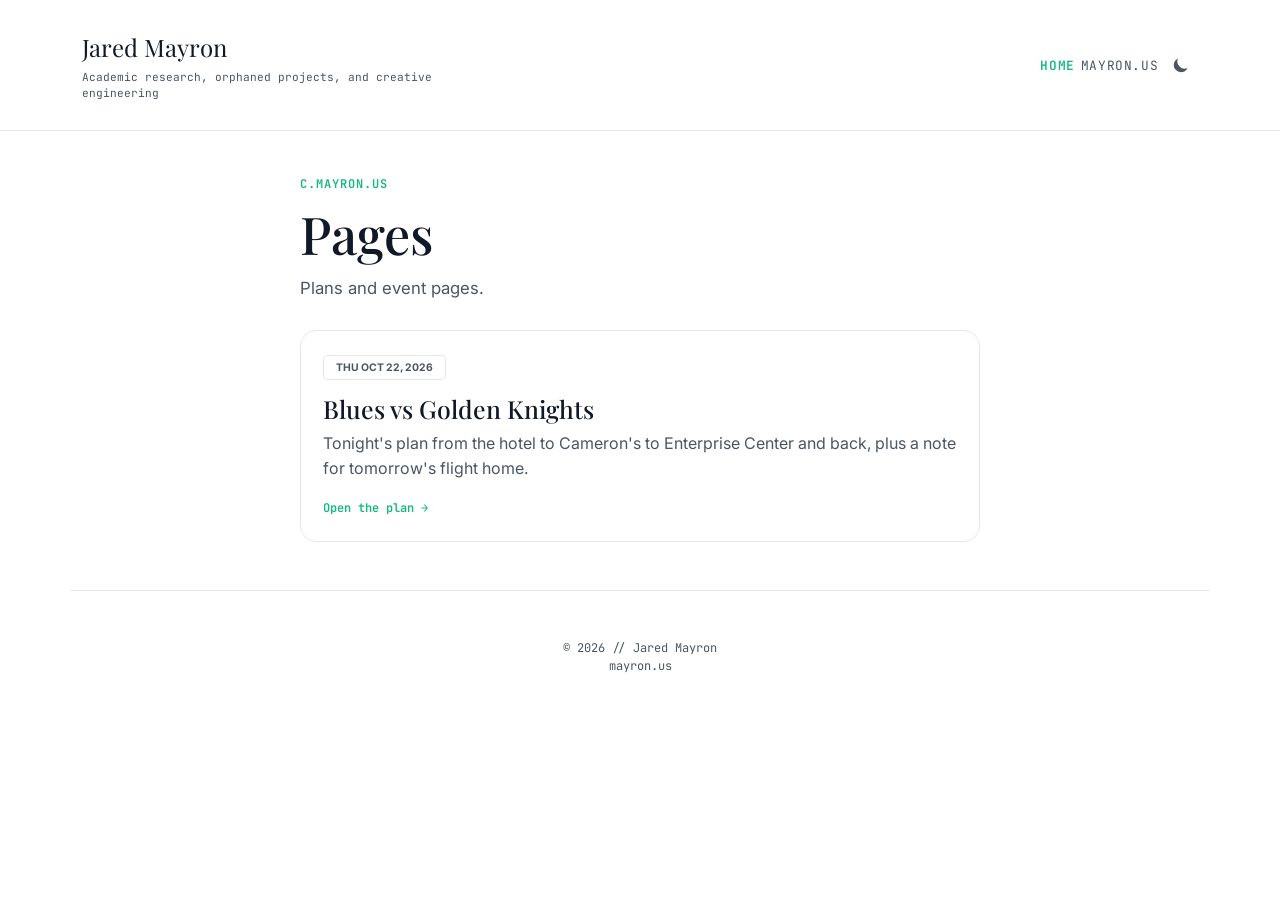
==== index.html @ e1accd37 "Publish c.mayron.us as a static Pages site Add an index and a noindex Blues game page that reuse the" ====
<!DOCTYPE html>
<html lang="en">
<head>
  <meta charset="utf-8">
  <script>
    (function () {
      try {
        var dark = localStorage.getItem('color-theme') === 'dark' || (!('color-theme' in localStorage) && window.matchMedia('(prefers-color-scheme: dark)').matches);
        document.documentElement.setAttribute('data-theme', dark ? 'dark' : 'light');
      } catch (e) {}
    })();
  </script>
  <title>Jared Mayron</title>
  <meta name="viewport" content="width=device-width, initial-scale=1.0">
  <meta name="description" content="Event pages and short plans from Jared Mayron.">
  <meta name="author" content="Jared Mayron">
  <meta name="theme-color" content="#ffffff" media="(prefers-color-scheme: light)">
  <meta name="theme-color" content="#0f172a" media="(prefers-color-scheme: dark)">
  <link rel="preconnect" href="https://fonts.googleapis.com">
  <link rel="preconnect" href="https://fonts.gstatic.com" crossorigin>
  <link rel="preconnect" href="https://cdn.jsdelivr.net">
  <link href="https://fonts.googleapis.com/css2?family=Playfair+Display:wght@700&family=JetBrains+Mono:wght@400;600&family=Inter:wght@400;600;700&display=swap" rel="stylesheet">
  <link rel="icon" type="image/svg+xml" href="/STATIC/images/favicon.svg">
  <link href="https://cdn.jsdelivr.net/npm/bootstrap@5.3.3/dist/css/bootstrap.min.css" rel="stylesheet" integrity="sha384-QWTKZyjpPEjISv5WaRU9OFeRpok6YctnYmDr5pNlyT2bRjXh0JMhjY6hW+ALEwIH" crossorigin="anonymous">
  <link rel="stylesheet" href="/STATIC/styles/main.css">
  <link rel="stylesheet" href="/STATIC/styles/site.css">
</head>
<body>
  <nav class="navbar">
    <div class="container nav-row">
      <a class="navbar-brand" href="/">
        <div class="serif">Jared Mayron</div>
        <div class="mono text-secondary brand-tag">Academic research, orphaned projects, and creative engineering</div>
      </a>
      <ul class="nav-links">
        <li><a class="nav-link active" href="/" aria-current="page">Home</a></li>
        <li><a class="nav-link" href="https://mayron.us">mayron.us</a></li>
        <li>
          <button id="theme-toggle" class="btn btn-link nav-link p-2" type="button" aria-label="Toggle theme">
            <svg id="theme-toggle-dark-icon" class="d-none" width="18" height="18" viewBox="0 0 20 20" fill="currentColor" aria-hidden="true">
              <path d="M17.293 13.293A8 8 0 016.707 2.707a8.001 8.001 0 1010.586 10.586z"></path>
            </svg>
            <svg id="theme-toggle-light-icon" class="d-none" width="18" height="18" viewBox="0 0 20 20" fill="currentColor" aria-hidden="true">
              <path d="M10 2a1 1 0 011 1v1a1 1 0 11-2 0V3a1 1 0 011-1zm4 8a4 4 0 11-8 0 4 4 0 018 0zm-.464 4.95l.707.707a1 1 0 001.414-1.414l-.707-.707a1 1 0 00-1.414 1.414zm2.12-10.607a1 1 0 010 1.414l-.706.707a1 1 0 11-1.414-1.414l.707-.707a1 1 0 011.414 0zM17 11a1 1 0 100-2h-1a1 1 0 100 2h1zm-7 4a1 1 0 011 1v1a1 1 0 11-2 0v-1a1 1 0 011-1zM5.05 6.464A1 1 0 106.465 5.05l-.708-.707a1 1 0 00-1.414 1.414l.707.707zm1.414 8.486l-.707.707a1 1 0 01-1.414-1.414l.707-.707a1 1 0 011.414 1.414zM4 11a1 1 0 100-2H3a1 1 0 000 2h1z"></path>
            </svg>
          </button>
        </li>
      </ul>
    </div>
  </nav>

  <main class="page">
    <p class="eyebrow mono">c.mayron.us</p>
    <h1 class="serif">Pages</h1>
    <p class="lede">Plans and event pages.</p>
    <ul class="page-list">
      <li>
        <a class="page-card" href="/blues-2026-10-22/">
          <span class="badge-legacy">Thu Oct 22, 2026</span>
          <h2>Blues vs Golden Knights</h2>
          <p>Tonight's plan from the hotel to Cameron's to Enterprise Center and back, plus a note for tomorrow's flight home.</p>
          <span class="more mono">Open the plan &rarr;</span>
        </a>
      </li>
    </ul>
  </main>

  <footer class="container text-center text-secondary mono py-5 mt-5 site-footer" style="font-size: 0.75rem; border-top: 1px solid var(--border-subtle);">
    &copy; 2026 // Jared Mayron<br>
    <a href="https://mayron.us">mayron.us</a>
  </footer>

  <script src="https://cdn.jsdelivr.net/npm/bootstrap@5.3.3/dist/js/bootstrap.bundle.min.js" integrity="sha384-YvpcrYf0tY3lHB60NNkmXc5s9fDVZLESaAA55NDzOxhy9GkcIdslK1eN7N6jIeHz" crossorigin="anonymous" defer></script>
  <script src="/STATIC/javascript/main.js" defer></script>
</body>
</html>
---- STATIC/styles/main.css ----
:root {
    --bg-base: #ffffff;
    --bg-muted: #f9fafb;
    --text-main: #111827;
    --text-secondary: #4b5563;
    --border-subtle: #e5e7eb;
    --accent-green: #10b981;
    --card-bg: #ffffff;
}

[data-theme='dark'] {
    --bg-base: #0f172a;
    --bg-muted: #1e293b;
    --text-main: #f8fafc;
    --text-secondary: #94a3b8;
    --border-subtle: #334155;
    --accent-green: #10b981;
    --card-bg: #1e293b;
}

body {
    background-color: var(--bg-base);
    color: var(--text-main);
    font-family: 'Inter', sans-serif;
    margin: 0;
    padding-bottom: 80px;
    -webkit-font-smoothing: antialiased;
}

/* Clear fixed navbar on mobile */
@media (max-width: 767px) {
    body.has-fixed-navbar {
        padding-top: 160px;
    }
}

.serif {
    font-family: 'Playfair Display', serif;
}

.mono {
    font-family: 'JetBrains Mono', monospace;
    font-size: 0.85rem;
}

/* Navbar Shared Styles */
.navbar {
    background-color: var(--bg-base) !important;
    border-bottom: 1px solid var(--border-subtle) !important;
    padding: 1.5rem 0;
}

.navbar-brand .mono {
    white-space: normal;
    word-wrap: break-word;
}

.navbar-brand {
    font-family: 'Playfair Display', serif;
    color: var(--text-main) !important;
    font-size: 1.5rem;
}

.nav-link {
    color: var(--text-secondary) !important;
    font-family: 'JetBrains Mono', monospace;
    font-size: 0.8rem;
    text-transform: uppercase;
    letter-spacing: 0.05em;
}

.nav-link.active {
    color: var(--accent-green) !important;
    font-weight: 600;
}

/* Common UI Components */
.btn-ui {
    background: var(--text-main);
    color: var(--bg-base);
    border: 1px solid var(--text-main);
    padding: 10px 20px;
    border-radius: 8px;
    font-weight: 600;
    font-family: 'JetBrains Mono', monospace;
    font-size: 0.8rem;
    transition: all 0.2s ease;
    text-decoration: none;
    display: inline-block;
}

.btn-ui:hover {
    opacity: 0.9;
    transform: translateY(-1px);
    color: var(--bg-base);
}

[data-theme='dark'] .btn-ui {
    background: var(--accent-green);
    color: #0f172a;
    border-color: var(--accent-green);
}

.badge-legacy {
    font-size: 0.65rem;
    text-transform: uppercase;
    font-weight: 700;
    color: var(--text-secondary);
    border: 1px solid var(--border-subtle);
    padding: 4px 12px;
    border-radius: 4px;
    width: fit-content;
    display: inline-block;
}
---- STATIC/styles/site.css ----
/* Page layout for c.mayron.us. Built on the copied mayron.us tokens in main.css:
   Inter, Playfair Display, JetBrains Mono, the same surfaces, and the green accent. */

:root {
    color-scheme: light;
}

[data-theme='dark'] {
    color-scheme: dark;
}

.text-secondary {
    color: var(--text-secondary) !important;
}

.navbar-brand {
    min-width: 0;
    flex: 1 1 16rem;
}

.navbar-brand .brand-tag {
    font-size: 0.7rem;
    text-transform: none;
    letter-spacing: 0;
    font-weight: 400;
    margin-top: 4px;
    line-height: 1.45;
    max-width: 26rem;
}

.nav-row {
    display: flex;
    align-items: center;
    justify-content: space-between;
    gap: 0.75rem 1.5rem;
    flex-wrap: wrap;
}

.nav-links {
    display: flex;
    flex-direction: row;
    align-items: center;
    gap: 0.15rem 0.35rem;
    list-style: none;
    margin: 0;
    padding: 0;
}

#theme-toggle {
    text-decoration: none;
    line-height: 0;
    border-radius: 8px;
}

#theme-toggle:focus-visible,
.nav-link:focus-visible,
.page-card:focus-visible,
.link-card:focus-visible,
.jump a:focus-visible,
.back a:focus-visible,
.sources a:focus-visible {
    outline: 2px solid var(--accent-green);
    outline-offset: 3px;
}

.page {
    max-width: 720px;
    margin: 0 auto;
    padding: 2.75rem 1.25rem 0;
}

.eyebrow {
    font-size: 0.75rem;
    text-transform: uppercase;
    letter-spacing: 0.08em;
    color: var(--accent-green);
    font-weight: 600;
    margin: 0 0 0.75rem;
}

.page h1 {
    font-size: clamp(2.1rem, 5vw, 3.25rem);
    line-height: 1.1;
    margin: 0 0 0.75rem;
}

.lede,
.where,
.summary {
    color: var(--text-secondary);
    font-size: 1.05rem;
    line-height: 1.6;
    margin: 0;
}

.where {
    color: var(--text-main);
    font-size: 1.2rem;
    margin-top: 0.35rem;
}

.seats {
    color: var(--text-secondary);
    margin: 0.85rem 0 0;
    font-size: 0.85rem;
}

.pills {
    display: flex;
    flex-wrap: wrap;
    gap: 0.5rem;
    margin-bottom: 1rem;
}

.pill {
    font-family: 'JetBrains Mono', monospace;
    font-size: 0.68rem;
    font-weight: 600;
    text-transform: uppercase;
    letter-spacing: 0.05em;
    color: var(--accent-green);
    border: 1px solid var(--accent-green);
    border-radius: 999px;
    padding: 0.35rem 0.7rem;
    line-height: 1.2;
}

.time-card {
    margin-top: 1.5rem;
    background: var(--bg-muted);
    border: 1px solid var(--border-subtle);
    border-radius: 16px;
    padding: 1.35rem 1.4rem 1.2rem;
}

.hero-time {
    font-size: clamp(3.2rem, 12vw, 4.75rem);
    line-height: 0.95;
    margin: 0;
}

.puck-label {
    margin: 0.55rem 0 0;
    font-size: 0.78rem;
    text-transform: uppercase;
    letter-spacing: 0.08em;
    font-weight: 600;
    color: var(--text-main);
}

.gates {
    margin: 0.35rem 0 0;
    color: var(--text-secondary);
    font-size: 0.95rem;
}

.summary {
    margin-top: 1.25rem;
}

.jump {
    display: flex;
    flex-wrap: wrap;
    gap: 0.45rem 0.9rem;
    margin-top: 1.35rem;
}

.jump a {
    font-family: 'JetBrains Mono', monospace;
    font-size: 0.7rem;
    text-transform: uppercase;
    letter-spacing: 0.04em;
    color: var(--text-secondary);
    text-decoration: none;
}

.jump a:hover {
    color: var(--accent-green);
}

.stack {
    display: flex;
    flex-direction: column;
    gap: 1rem;
    margin-top: 1.75rem;
}

.panel {
    background: var(--card-bg);
    border: 1px solid var(--border-subtle);
    border-radius: 16px;
    padding: 1.4rem 1.35rem 1.35rem;
}

.panel h2,
.page-card h2 {
    font-family: 'Playfair Display', serif;
    font-size: 1.55rem;
    line-height: 1.2;
    margin: 0 0 0.9rem;
}

.panel p {
    color: var(--text-secondary);
    line-height: 1.65;
    margin: 0;
}

.panel p + p {
    margin-top: 0.85rem;
}

.panel strong {
    color: var(--text-main);
    font-weight: 600;
}

.timeline {
    list-style: none;
    margin: 0;
    padding: 0;
}

.step {
    position: relative;
    padding: 0 0 1.35rem 1.15rem;
    border-left: 2px solid var(--border-subtle);
}

.step:last-child {
    padding-bottom: 0;
}

.step::before {
    content: "";
    position: absolute;
    left: -6px;
    top: 0.28rem;
    width: 10px;
    height: 10px;
    border-radius: 50%;
    background: var(--card-bg);
    border: 2px solid var(--accent-green);
    box-sizing: border-box;
}

.when {
    display: block;
    font-family: 'JetBrains Mono', monospace;
    font-size: 0.78rem;
    font-weight: 600;
    letter-spacing: 0.02em;
    color: var(--text-main);
    margin-bottom: 0.15rem;
}

.step h3 {
    font-family: 'Playfair Display', serif;
    font-size: 1.15rem;
    margin: 0 0 0.3rem;
}

.step p {
    margin: 0;
    color: var(--text-secondary);
    line-height: 1.6;
}

.facts {
    display: grid;
    grid-template-columns: 8.75rem 1fr;
    gap: 0.7rem 1rem;
    margin: 0;
}

.facts dt {
    margin: 0;
    font-family: 'JetBrains Mono', monospace;
    font-size: 0.72rem;
    text-transform: uppercase;
    letter-spacing: 0.04em;
    color: var(--text-secondary);
}

.facts dd {
    margin: 0;
    color: var(--text-main);
    line-height: 1.5;
}

.fare-note {
    margin-top: 1rem;
}

.people {
    list-style: none;
    display: grid;
    grid-template-columns: 1fr 1fr;
    gap: 0.6rem;
    margin: 0;
    padding: 0;
}

.person {
    background: var(--bg-muted);
    border: 1px solid var(--border-subtle);
    border-radius: 12px;
    padding: 0.8rem 0.9rem;
    min-width: 0;
}

.person .name {
    font-family: 'Playfair Display', serif;
    font-size: 1.08rem;
    display: block;
}

.person .role {
    display: block;
    margin-top: 0.2rem;
    font-family: 'JetBrains Mono', monospace;
    font-size: 0.68rem;
    line-height: 1.4;
    color: var(--text-secondary);
}

.callout {
    border-radius: 12px;
    padding: 0.95rem 1rem;
    margin-bottom: 0.35rem;
    background: linear-gradient(135deg, rgba(239, 68, 68, 0.06) 0%, rgba(245, 158, 11, 0.1) 100%);
    border: 1px solid rgba(217, 119, 6, 0.35);
}

.callout-label {
    font-family: 'JetBrains Mono', monospace;
    font-size: 0.68rem;
    font-weight: 700;
    text-transform: uppercase;
    letter-spacing: 0.06em;
    color: #b45309;
    margin: 0 0 0.4rem;
}

.callout p {
    color: var(--text-main);
}

[data-theme='dark'] .callout {
    background: linear-gradient(135deg, rgba(239, 68, 68, 0.14) 0%, rgba(245, 158, 11, 0.14) 100%);
    border-color: rgba(251, 191, 36, 0.4);
}

[data-theme='dark'] .callout-label {
    color: #fbbf24;
}

.checklist {
    list-style: none;
    margin: 0.85rem 0 0;
    padding: 0;
}

.checklist li {
    padding: 0.75rem 0;
    border-top: 1px solid var(--border-subtle);
    color: var(--text-secondary);
    line-height: 1.6;
}

.checklist li:first-child {
    border-top: 0;
    padding-top: 0.15rem;
}

.fare-grid {
    display: grid;
    grid-template-columns: 1fr 1fr;
    gap: 0.6rem;
    margin-bottom: 1rem;
}

.fare {
    background: var(--bg-muted);
    border: 1px solid var(--border-subtle);
    border-radius: 12px;
    padding: 0.85rem 0.95rem;
}

.fare .label {
    display: block;
    font-size: 0.68rem;
    text-transform: uppercase;
    letter-spacing: 0.05em;
    color: var(--text-secondary);
}

.fare .amount {
    display: block;
    font-family: 'Playfair Display', serif;
    font-size: 1.85rem;
    line-height: 1.15;
    margin-top: 0.2rem;
}

.fare .note {
    display: block;
    margin-top: 0.15rem;
    color: var(--text-secondary);
    font-size: 0.85rem;
}

.links {
    display: flex;
    flex-direction: column;
    gap: 0.6rem;
}

.link-card {
    display: flex;
    justify-content: space-between;
    align-items: center;
    gap: 1rem;
    background: var(--bg-muted);
    border: 1px solid var(--border-subtle);
    border-radius: 12px;
    padding: 0.95rem 1rem;
    text-decoration: none;
    color: inherit;
    transition: border-color 0.2s ease, transform 0.2s ease, background 0.2s ease;
}

.link-card:hover {
    border-color: var(--accent-green);
    background: var(--card-bg);
    transform: translateY(-2px);
    color: inherit;
}

.link-card .mode {
    display: block;
    font-family: 'JetBrains Mono', monospace;
    font-size: 0.66rem;
    font-weight: 600;
    text-transform: uppercase;
    letter-spacing: 0.05em;
    color: var(--accent-green);
    margin-bottom: 0.2rem;
}

.link-card .title {
    display: block;
    font-family: 'Playfair Display', serif;
    font-size: 1.08rem;
    line-height: 1.3;
}

.link-card .detail {
    display: block;
    margin-top: 0.2rem;
    color: var(--text-secondary);
    font-size: 0.9rem;
    line-height: 1.45;
}

.link-card .arrow {
    flex: 0 0 auto;
    color: var(--text-secondary);
    font-size: 1.1rem;
}

.page-list {
    list-style: none;
    margin: 1.75rem 0 0;
    padding: 0;
    display: flex;
    flex-direction: column;
    gap: 1rem;
}

.page-card {
    display: flex;
    flex-direction: column;
    align-items: flex-start;
    background: var(--card-bg);
    border: 1px solid var(--border-subtle);
    border-radius: 16px;
    padding: 1.5rem 1.4rem;
    text-decoration: none;
    color: inherit;
    transition: border-color 0.2s ease, transform 0.2s ease, box-shadow 0.2s ease;
}

.page-card:hover {
    border-color: var(--accent-green);
    box-shadow: 0 12px 24px rgba(0, 0, 0, 0.04);
    transform: translateY(-2px);
    color: inherit;
}

.page-card .badge-legacy {
    margin-bottom: 0.85rem;
}

.page-card h2 {
    margin-bottom: 0.45rem;
}

.page-card p {
    color: var(--text-secondary);
    line-height: 1.6;
    margin: 0;
}

.page-card .more {
    margin-top: 1.1rem;
    font-size: 0.75rem;
    color: var(--accent-green);
    font-weight: 600;
}

.sources {
    margin: 1.25rem 0 0;
    font-size: 0.72rem;
    line-height: 1.6;
    color: var(--text-secondary);
    overflow-wrap: anywhere;
}

.sources a {
    color: var(--text-secondary);
}

.sources a:hover {
    color: var(--accent-green);
}

.back {
    margin: 1.5rem 0 0;
}

.back a {
    font-family: 'JetBrains Mono', monospace;
    font-size: 0.8rem;
    color: var(--accent-green);
    text-decoration: none;
}

.back a:hover {
    text-decoration: underline;
}

.site-footer a {
    color: var(--text-secondary);
    text-decoration: none;
}

.site-footer a:hover {
    color: var(--accent-green);
}

@media (max-width: 600px) {
    .navbar {
        padding: 1rem 0;
    }

    .navbar-brand .brand-tag {
        font-size: 0.65rem;
    }

    .page {
        padding: 1.35rem 1rem 0;
    }

    .panel {
        padding: 1.15rem 1rem 1.1rem;
    }

    .people,
    .fare-grid,
    .facts {
        grid-template-columns: 1fr;
    }

    .facts {
        gap: 0.2rem;
    }

    .facts dt {
        margin-top: 0.85rem;
    }

    .facts div:first-child dt,
    .facts dt:first-of-type {
        margin-top: 0;
    }

    .hero-time {
        font-size: 3.4rem;
    }
}

@media (prefers-reduced-motion: reduce) {
    .page-card,
    .link-card,
    .btn-ui {
        transition: none;
    }

    .page-card:hover,
    .link-card:hover {
        transform: none;
    }
}
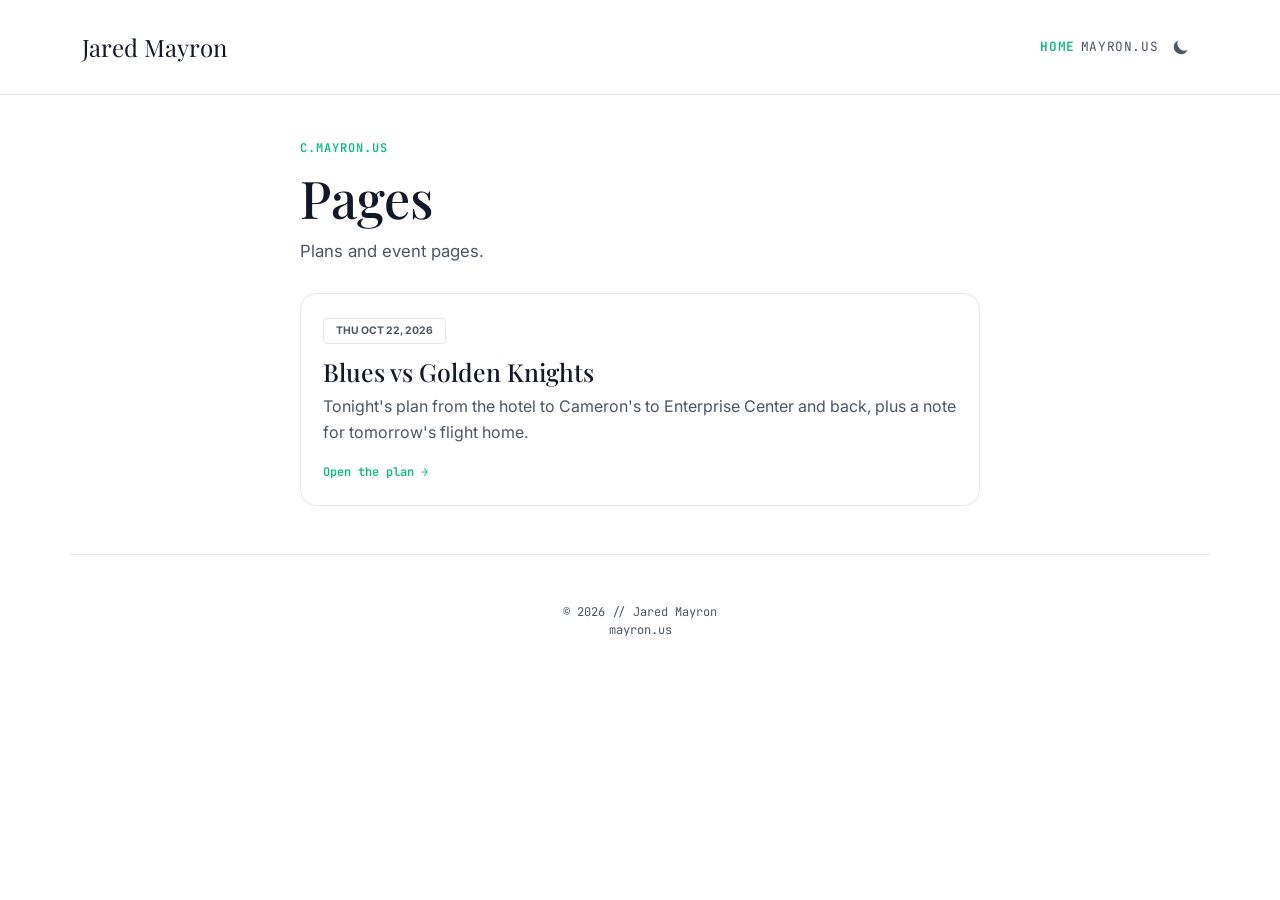
==== commit d8a542f9: "Clarify the header, contents, and MetroLink route Drop the tagline under the site name, replace the " ====
--- a/index.html
+++ b/index.html
@@ -30,7 +30,6 @@
     <div class="container nav-row">
       <a class="navbar-brand" href="/">
         <div class="serif">Jared Mayron</div>
-        <div class="mono text-secondary brand-tag">Academic research, orphaned projects, and creative engineering</div>
       </a>
       <ul class="nav-links">
         <li><a class="nav-link active" href="/" aria-current="page">Home</a></li>
--- a/STATIC/styles/site.css
+++ b/STATIC/styles/site.css
@@ -15,17 +15,7 @@
 
 .navbar-brand {
     min-width: 0;
-    flex: 1 1 16rem;
-}
-
-.navbar-brand .brand-tag {
-    font-size: 0.7rem;
-    text-transform: none;
-    letter-spacing: 0;
-    font-weight: 400;
-    margin-top: 4px;
-    line-height: 1.45;
-    max-width: 26rem;
+    flex: 1 1 auto;
 }
 
 .nav-row {
@@ -56,7 +46,8 @@
 .nav-link:focus-visible,
 .page-card:focus-visible,
 .link-card:focus-visible,
-.jump a:focus-visible,
+.on-page a:focus-visible,
+.route-map a:focus-visible,
 .back a:focus-visible,
 .sources a:focus-visible {
     outline: 2px solid var(--accent-green);
@@ -158,23 +149,248 @@
     margin-top: 1.25rem;
 }
 
-.jump {
+.on-page {
+    margin-top: 1.5rem;
+    background: var(--card-bg);
+    border: 1px solid var(--border-subtle);
+    border-radius: 16px;
+    padding: 1.15rem 1.15rem 1.2rem;
+}
+
+.on-page-title {
+    font-family: 'Playfair Display', serif;
+    font-size: 1.2rem;
+    font-weight: 700;
+    line-height: 1.2;
+    color: var(--text-main);
+    margin: 0 0 0.8rem;
+}
+
+.on-page-links {
+    list-style: none;
+    display: grid;
+    grid-template-columns: 1fr;
+    gap: 0.5rem;
+    margin: 0;
+    padding: 0;
+}
+
+.on-page-links a {
+    display: flex;
+    align-items: center;
+    min-height: 2.75rem;
+    padding: 0.55rem 1rem;
+    border: 1px solid var(--border-subtle);
+    border-radius: 999px;
+    background: var(--bg-muted);
+    color: var(--text-main);
+    font-size: 1rem;
+    font-weight: 600;
+    line-height: 1.3;
+    text-decoration: none;
+}
+
+.on-page-links a:hover {
+    border-color: var(--accent-green);
+    background: var(--card-bg);
+    color: var(--text-main);
+}
+
+.route-map {
+    --line-red: #b91c1c;
+    --line-blue: #1d4ed8;
+    --route-surface: var(--bg-muted);
+    margin-top: 1.25rem;
+    background: var(--bg-muted);
+    border: 1px solid var(--border-subtle);
+    border-radius: 12px;
+    padding: 1rem 1rem 0.95rem;
+}
+
+[data-theme='dark'] .route-map {
+    --line-red: #fca5a5;
+    --line-blue: #93c5fd;
+}
+
+.route-map-title {
+    font-family: 'Playfair Display', serif;
+    font-size: 1.2rem;
+    font-weight: 700;
+    color: var(--text-main);
+    margin: 0 0 0.9rem;
+}
+
+.route-legs {
+    display: grid;
+    grid-template-columns: 1fr;
+    gap: 1.35rem;
+}
+
+.route-map .route-leg-kicker {
+    margin: 0 0 0.65rem;
+    color: var(--text-main);
+    font-size: 1rem;
+    font-weight: 700;
+    line-height: 1.3;
+}
+
+.route-rail {
+    list-style: none;
+    margin: 0;
+    padding: 0;
+}
+
+.route-rail li {
+    position: relative;
+    display: grid;
+    grid-template-columns: 1.75rem 1fr;
+    column-gap: 0.8rem;
+    align-items: center;
+    min-height: 2.6rem;
+}
+
+.route-hop {
+    min-height: 3.4rem;
+    padding: 0.45rem 0;
+}
+
+.route-hop::before {
+    content: "";
+    position: absolute;
+    left: calc(0.875rem - 4px);
+    width: 8px;
+    top: -1.15rem;
+    bottom: -1.15rem;
+    border-radius: 4px;
+    z-index: 0;
+}
+
+.route-hop-both::before {
+    background: linear-gradient(90deg, var(--line-red) 0 50%, var(--line-blue) 50% 100%);
+}
+
+.route-hop-blue::before {
+    background: var(--line-blue);
+}
+
+.route-hop-walk::before {
+    width: 0;
+    left: calc(0.875rem - 1.5px);
+    border-left: 3px dashed var(--text-secondary);
+    background: none;
+    border-radius: 0;
+}
+
+.route-mark {
+    position: relative;
+    z-index: 1;
+    justify-self: center;
+    width: 16px;
+    height: 16px;
+    box-sizing: border-box;
+}
+
+.route-mark-shared {
+    border-radius: 50%;
+    background:
+        radial-gradient(circle at center, var(--route-surface) 42%, transparent 44%),
+        conic-gradient(var(--line-red) 0 50%, var(--line-blue) 50% 100%);
+}
+
+.route-mark-blue {
+    border-radius: 50%;
+    background: var(--route-surface);
+    border: 3px solid var(--line-blue);
+}
+
+.route-mark-arena {
+    width: 13px;
+    height: 13px;
+    border-radius: 2px;
+    background: var(--accent-green);
+    transform: rotate(45deg);
+}
+
+.route-name {
+    display: block;
+    color: var(--text-main);
+    font-size: 1rem;
+    font-weight: 600;
+    line-height: 1.3;
+}
+
+.route-kind {
+    display: block;
+    margin-top: 0.1rem;
+    color: var(--text-secondary);
+    font-size: 0.95rem;
+    line-height: 1.4;
+}
+
+.route-legend {
     display: flex;
     flex-wrap: wrap;
-    gap: 0.45rem 0.9rem;
-    margin-top: 1.35rem;
-}
-
-.jump a {
-    font-family: 'JetBrains Mono', monospace;
-    font-size: 0.7rem;
-    text-transform: uppercase;
-    letter-spacing: 0.04em;
-    color: var(--text-secondary);
-    text-decoration: none;
-}
-
-.jump a:hover {
+    gap: 0.45rem 1rem;
+    list-style: none;
+    margin: 1rem 0 0;
+    padding: 0;
+    color: var(--text-main);
+    font-size: 1rem;
+    line-height: 1.3;
+}
+
+.route-legend li {
+    display: flex;
+    align-items: center;
+    gap: 0.4rem;
+}
+
+.route-swatch {
+    width: 1rem;
+    height: 1rem;
+    flex: 0 0 auto;
+    box-sizing: border-box;
+}
+
+.route-swatch-red {
+    background: var(--line-red);
+    border-radius: 2px;
+}
+
+.route-swatch-blue {
+    background: var(--line-blue);
+    border-radius: 2px;
+}
+
+.route-swatch-walk {
+    width: 1.1rem;
+    height: 0;
+    border-top: 3px dashed var(--text-secondary);
+    background: none;
+}
+
+.route-swatch-arena {
+    width: 0.75rem;
+    height: 0.75rem;
+    margin: 0 0.125rem;
+    background: var(--accent-green);
+    border-radius: 2px;
+    transform: rotate(45deg);
+}
+
+.route-map .route-map-note {
+    margin: 0.85rem 0 0;
+    color: var(--text-secondary);
+    font-size: 0.95rem;
+    line-height: 1.5;
+}
+
+.route-map-note a {
+    color: var(--text-main);
+    text-underline-offset: 0.15em;
+}
+
+.route-map-note a:hover {
     color: var(--accent-green);
 }
 
@@ -564,10 +780,6 @@
         padding: 1rem 0;
     }
 
-    .navbar-brand .brand-tag {
-        font-size: 0.65rem;
-    }
-
     .page {
         padding: 1.35rem 1rem 0;
     }
@@ -597,6 +809,13 @@
 
     .hero-time {
         font-size: 3.4rem;
+    }
+}
+
+@media (min-width: 700px) {
+    .on-page-links,
+    .route-legs {
+        grid-template-columns: 1fr 1fr;
     }
 }
 
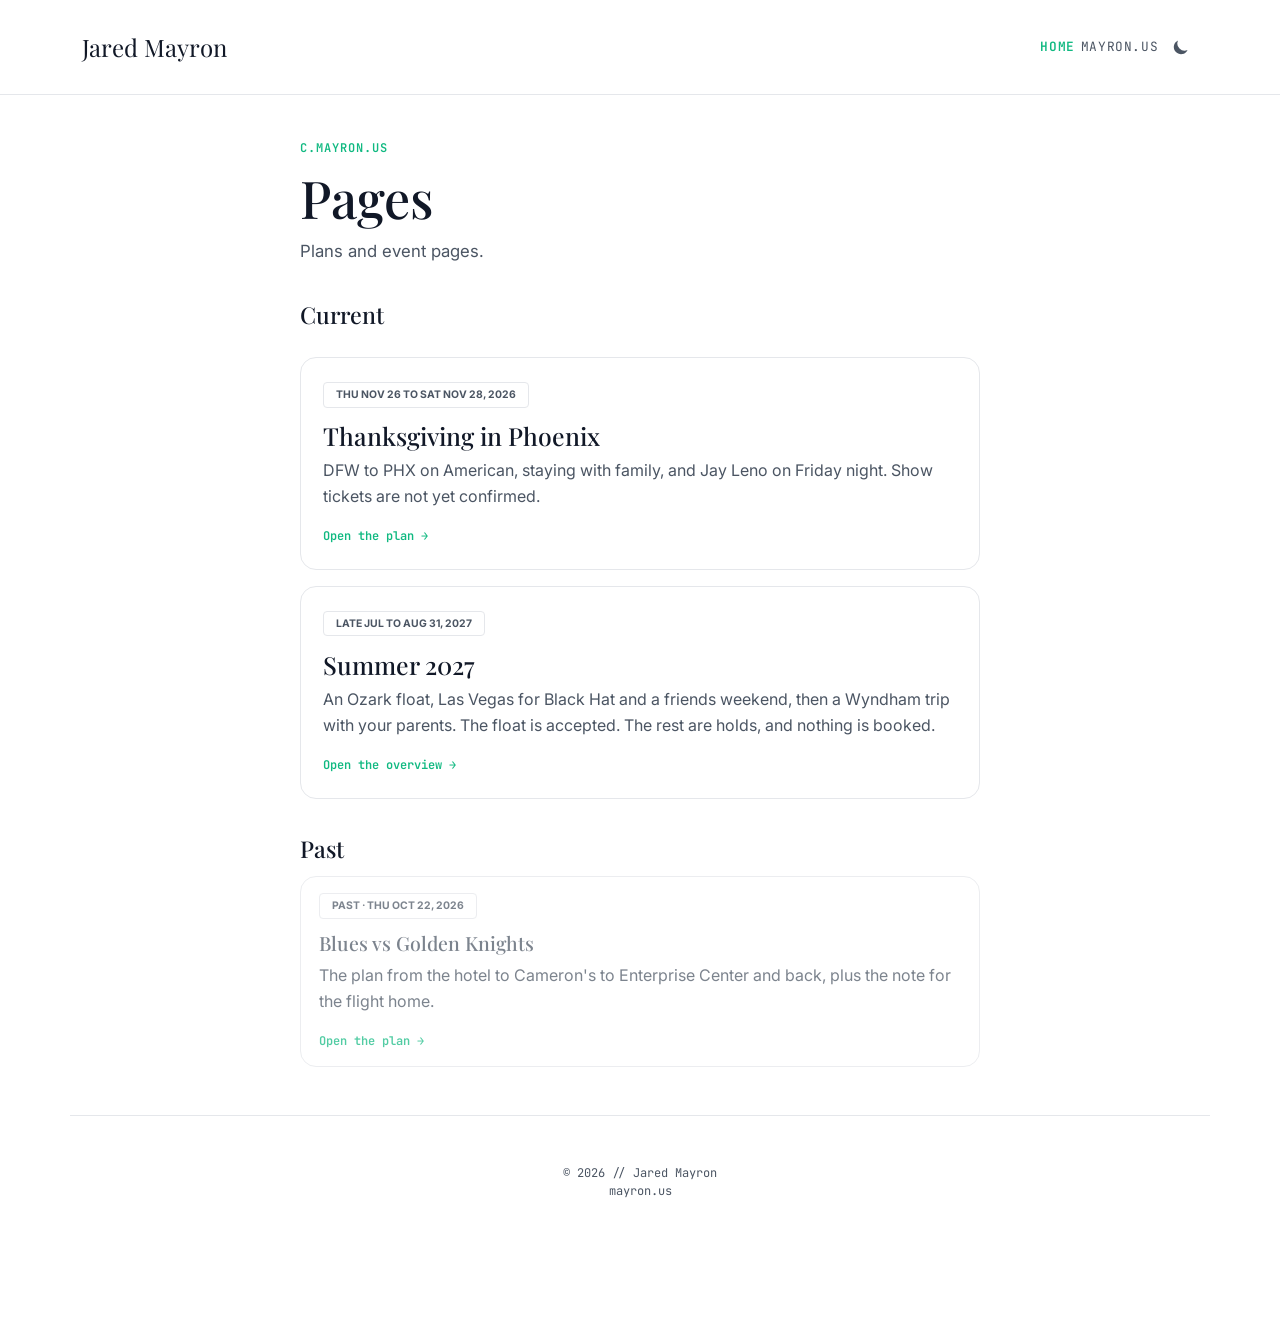
==== commit 5cdafe61: "Publish the Phoenix and summer trip pages, and archive the Blues game. Thanksgiving and the Summer 2" ====
--- a/index.html
+++ b/index.html
@@ -22,8 +22,8 @@
   <link href="https://fonts.googleapis.com/css2?family=Playfair+Display:wght@700&family=JetBrains+Mono:wght@400;600&family=Inter:wght@400;600;700&display=swap" rel="stylesheet">
   <link rel="icon" type="image/svg+xml" href="/STATIC/images/favicon.svg">
   <link href="https://cdn.jsdelivr.net/npm/bootstrap@5.3.3/dist/css/bootstrap.min.css" rel="stylesheet" integrity="sha384-QWTKZyjpPEjISv5WaRU9OFeRpok6YctnYmDr5pNlyT2bRjXh0JMhjY6hW+ALEwIH" crossorigin="anonymous">
-  <link rel="stylesheet" href="/STATIC/styles/main.css">
-  <link rel="stylesheet" href="/STATIC/styles/site.css">
+  <link rel="stylesheet" href="/STATIC/styles/main.css?v=3">
+  <link rel="stylesheet" href="/STATIC/styles/site.css?v=5">
 </head>
 <body>
   <nav class="navbar">
@@ -52,12 +52,35 @@
     <p class="eyebrow mono">c.mayron.us</p>
     <h1 class="serif">Pages</h1>
     <p class="lede">Plans and event pages.</p>
+
+    <h2 class="group-title serif">Current</h2>
     <ul class="page-list">
       <li>
+        <a class="page-card" href="/thanksgiving-2026/">
+          <span class="badge-legacy">Thu Nov 26 to Sat Nov 28, 2026</span>
+          <h2>Thanksgiving in Phoenix</h2>
+          <p>DFW to PHX on American, staying with family, and Jay Leno on Friday night. Show tickets are not yet confirmed.</p>
+          <span class="more mono">Open the plan &rarr;</span>
+        </a>
+      </li>
+      <li>
+        <a class="page-card" href="/summer-2027/">
+          <span class="badge-legacy">Late Jul to Aug 31, 2027</span>
+          <h2>Summer 2027</h2>
+          <p>An Ozark float, Las Vegas for Black Hat and a friends weekend, then a Wyndham trip with your parents. The float is accepted. The rest are holds, and nothing is booked.</p>
+          <span class="more mono">Open the overview &rarr;</span>
+        </a>
+      </li>
+    </ul>
+
+    <h2 class="group-title serif">Past</h2>
+    <!-- A finished trip can move here: copy its card from the Summer 2027 overview and leave the URL in place. -->
+    <ul class="page-list page-list-past">
+      <li>
         <a class="page-card" href="/blues-2026-10-22/">
-          <span class="badge-legacy">Thu Oct 22, 2026</span>
+          <span class="badge-legacy">Past · Thu Oct 22, 2026</span>
           <h2>Blues vs Golden Knights</h2>
-          <p>Tonight's plan from the hotel to Cameron's to Enterprise Center and back, plus a note for tomorrow's flight home.</p>
+          <p>The plan from the hotel to Cameron's to Enterprise Center and back, plus the note for the flight home.</p>
           <span class="more mono">Open the plan &rarr;</span>
         </a>
       </li>
--- a/STATIC/styles/site.css
+++ b/STATIC/styles/site.css
@@ -47,9 +47,10 @@
 .page-card:focus-visible,
 .link-card:focus-visible,
 .on-page a:focus-visible,
-.route-map a:focus-visible,
 .back a:focus-visible,
-.sources a:focus-visible {
+.sources a:focus-visible,
+.summer-timeline a:focus-visible,
+.check a:focus-visible {
     outline: 2px solid var(--accent-green);
     outline-offset: 3px;
 }
@@ -150,7 +151,7 @@
 }
 
 .on-page {
-    margin-top: 1.5rem;
+    margin-top: 1.75rem;
     background: var(--card-bg);
     border: 1px solid var(--border-subtle);
     border-radius: 16px;
@@ -194,204 +195,6 @@
     border-color: var(--accent-green);
     background: var(--card-bg);
     color: var(--text-main);
-}
-
-.route-map {
-    --line-red: #b91c1c;
-    --line-blue: #1d4ed8;
-    --route-surface: var(--bg-muted);
-    margin-top: 1.25rem;
-    background: var(--bg-muted);
-    border: 1px solid var(--border-subtle);
-    border-radius: 12px;
-    padding: 1rem 1rem 0.95rem;
-}
-
-[data-theme='dark'] .route-map {
-    --line-red: #fca5a5;
-    --line-blue: #93c5fd;
-}
-
-.route-map-title {
-    font-family: 'Playfair Display', serif;
-    font-size: 1.2rem;
-    font-weight: 700;
-    color: var(--text-main);
-    margin: 0 0 0.9rem;
-}
-
-.route-legs {
-    display: grid;
-    grid-template-columns: 1fr;
-    gap: 1.35rem;
-}
-
-.route-map .route-leg-kicker {
-    margin: 0 0 0.65rem;
-    color: var(--text-main);
-    font-size: 1rem;
-    font-weight: 700;
-    line-height: 1.3;
-}
-
-.route-rail {
-    list-style: none;
-    margin: 0;
-    padding: 0;
-}
-
-.route-rail li {
-    position: relative;
-    display: grid;
-    grid-template-columns: 1.75rem 1fr;
-    column-gap: 0.8rem;
-    align-items: center;
-    min-height: 2.6rem;
-}
-
-.route-hop {
-    min-height: 3.4rem;
-    padding: 0.45rem 0;
-}
-
-.route-hop::before {
-    content: "";
-    position: absolute;
-    left: calc(0.875rem - 4px);
-    width: 8px;
-    top: -1.15rem;
-    bottom: -1.15rem;
-    border-radius: 4px;
-    z-index: 0;
-}
-
-.route-hop-both::before {
-    background: linear-gradient(90deg, var(--line-red) 0 50%, var(--line-blue) 50% 100%);
-}
-
-.route-hop-blue::before {
-    background: var(--line-blue);
-}
-
-.route-hop-walk::before {
-    width: 0;
-    left: calc(0.875rem - 1.5px);
-    border-left: 3px dashed var(--text-secondary);
-    background: none;
-    border-radius: 0;
-}
-
-.route-mark {
-    position: relative;
-    z-index: 1;
-    justify-self: center;
-    width: 16px;
-    height: 16px;
-    box-sizing: border-box;
-}
-
-.route-mark-shared {
-    border-radius: 50%;
-    background:
-        radial-gradient(circle at center, var(--route-surface) 42%, transparent 44%),
-        conic-gradient(var(--line-red) 0 50%, var(--line-blue) 50% 100%);
-}
-
-.route-mark-blue {
-    border-radius: 50%;
-    background: var(--route-surface);
-    border: 3px solid var(--line-blue);
-}
-
-.route-mark-arena {
-    width: 13px;
-    height: 13px;
-    border-radius: 2px;
-    background: var(--accent-green);
-    transform: rotate(45deg);
-}
-
-.route-name {
-    display: block;
-    color: var(--text-main);
-    font-size: 1rem;
-    font-weight: 600;
-    line-height: 1.3;
-}
-
-.route-kind {
-    display: block;
-    margin-top: 0.1rem;
-    color: var(--text-secondary);
-    font-size: 0.95rem;
-    line-height: 1.4;
-}
-
-.route-legend {
-    display: flex;
-    flex-wrap: wrap;
-    gap: 0.45rem 1rem;
-    list-style: none;
-    margin: 1rem 0 0;
-    padding: 0;
-    color: var(--text-main);
-    font-size: 1rem;
-    line-height: 1.3;
-}
-
-.route-legend li {
-    display: flex;
-    align-items: center;
-    gap: 0.4rem;
-}
-
-.route-swatch {
-    width: 1rem;
-    height: 1rem;
-    flex: 0 0 auto;
-    box-sizing: border-box;
-}
-
-.route-swatch-red {
-    background: var(--line-red);
-    border-radius: 2px;
-}
-
-.route-swatch-blue {
-    background: var(--line-blue);
-    border-radius: 2px;
-}
-
-.route-swatch-walk {
-    width: 1.1rem;
-    height: 0;
-    border-top: 3px dashed var(--text-secondary);
-    background: none;
-}
-
-.route-swatch-arena {
-    width: 0.75rem;
-    height: 0.75rem;
-    margin: 0 0.125rem;
-    background: var(--accent-green);
-    border-radius: 2px;
-    transform: rotate(45deg);
-}
-
-.route-map .route-map-note {
-    margin: 0.85rem 0 0;
-    color: var(--text-secondary);
-    font-size: 0.95rem;
-    line-height: 1.5;
-}
-
-.route-map-note a {
-    color: var(--text-main);
-    text-underline-offset: 0.15em;
-}
-
-.route-map-note a:hover {
-    color: var(--accent-green);
 }
 
 .stack {
@@ -810,11 +613,31 @@
     .hero-time {
         font-size: 3.4rem;
     }
+
+    .pair,
+    .resort {
+        grid-template-columns: 1fr;
+    }
+
+    .bar-row {
+        grid-template-columns: 1fr auto;
+    }
+
+    .bar-track {
+        grid-column: 1 / -1;
+    }
+
+    .day {
+        min-height: 3.15rem;
+    }
+
+    .day .ev {
+        font-size: 0.58rem;
+    }
 }
 
 @media (min-width: 700px) {
-    .on-page-links,
-    .route-legs {
+    .on-page-links {
         grid-template-columns: 1fr 1fr;
     }
 }
@@ -831,3 +654,556 @@
         transform: none;
     }
 }
+
+.page.wide {
+    max-width: 960px;
+}
+
+.group-title {
+    font-size: 1.45rem;
+    margin: 2.25rem 0 0;
+}
+
+.page-list-past {
+    margin-top: 0.85rem;
+}
+
+.page-list-past .page-card {
+    background: transparent;
+    padding: 1rem 1.1rem;
+    opacity: 0.72;
+}
+
+.page-list-past .page-card h2 {
+    font-size: 1.22rem;
+    color: var(--text-secondary);
+}
+
+.page-list-past .page-card:hover,
+.page-list-past .page-card:focus-within {
+    transform: none;
+    box-shadow: none;
+    border-color: var(--border-subtle);
+    opacity: 1;
+}
+
+.page-list-past .page-card:hover h2 {
+    color: var(--text-main);
+}
+
+.past-note {
+    display: inline-block;
+    margin: 0 0 0.9rem;
+    font-family: 'JetBrains Mono', monospace;
+    font-size: 0.68rem;
+    font-weight: 600;
+    letter-spacing: 0.06em;
+    text-transform: uppercase;
+    color: var(--text-secondary);
+    border: 1px solid var(--border-subtle);
+    border-radius: 999px;
+    padding: 0.35rem 0.7rem;
+}
+
+.pill.quiet {
+    color: var(--text-secondary);
+    border-color: var(--border-subtle);
+}
+
+.pill.warn {
+    color: #b45309;
+    border-color: rgba(217, 119, 6, 0.55);
+}
+
+[data-theme='dark'] .pill.warn {
+    color: #fbbf24;
+    border-color: rgba(251, 191, 36, 0.5);
+}
+
+.panel h3 {
+    font-family: 'Playfair Display', serif;
+    font-size: 1.22rem;
+    line-height: 1.25;
+    margin: 1.35rem 0 0.65rem;
+}
+
+.panel h3:first-child,
+.day-block:first-child h3,
+.pair h3,
+.resort h3 {
+    margin-top: 0;
+}
+
+.panel .step h3 {
+    font-size: 1.15rem;
+    margin: 0 0 0.3rem;
+}
+
+.day-label,
+.caption {
+    font-family: 'Inter', sans-serif;
+    font-weight: 400;
+    font-size: 0.95rem;
+    color: var(--text-secondary);
+}
+
+.day-label {
+    margin-left: 0.45rem;
+}
+
+.caption {
+    margin: -0.35rem 0 0.9rem;
+}
+
+.day-block + .day-block {
+    margin-top: 1.35rem;
+}
+
+.step.key::before {
+    background: var(--accent-green);
+}
+
+.pair {
+    display: grid;
+    grid-template-columns: 1fr 1fr;
+    gap: 1.25rem 1.5rem;
+}
+
+.callout-info {
+    background: rgba(16, 185, 129, 0.08);
+    border: 1px solid rgba(16, 185, 129, 0.35);
+}
+
+.callout-info .callout-label {
+    color: #047857;
+}
+
+[data-theme='dark'] .callout-info {
+    background: rgba(16, 185, 129, 0.12);
+    border-color: rgba(16, 185, 129, 0.4);
+}
+
+[data-theme='dark'] .callout-info .callout-label {
+    color: #6ee7b7;
+}
+
+.check {
+    list-style: none;
+    margin: 0;
+    padding: 0;
+}
+
+.check li {
+    display: grid;
+    grid-template-columns: 1.25rem 1fr;
+    gap: 0.7rem;
+    align-items: start;
+    padding: 0.75rem 0;
+    border-top: 1px solid var(--border-subtle);
+    color: var(--text-main);
+    line-height: 1.5;
+}
+
+.check li:first-child {
+    border-top: 0;
+    padding-top: 0;
+}
+
+.check .mark {
+    width: 1.1rem;
+    height: 1.1rem;
+    margin-top: 0.15rem;
+    border: 2px solid var(--border-subtle);
+    border-radius: 4px;
+    box-sizing: border-box;
+}
+
+.check li.done .mark {
+    background: var(--accent-green);
+    border-color: var(--accent-green);
+    background-image: url("data:image/svg+xml,%3Csvg xmlns='http://www.w3.org/2000/svg' viewBox='0 0 16 16'%3E%3Cpath fill='none' stroke='%23ffffff' stroke-width='2.4' stroke-linecap='round' stroke-linejoin='round' d='M3.5 8.2 6.4 11.1 12.5 4.8'/%3E%3C/svg%3E");
+    background-repeat: no-repeat;
+    background-position: center;
+    background-size: 0.85rem;
+}
+
+.check .meta {
+    display: block;
+    margin-top: 0.15rem;
+    color: var(--text-secondary);
+    font-size: 0.9rem;
+}
+
+.table-wrap {
+    overflow-x: auto;
+    -webkit-overflow-scrolling: touch;
+    margin: 0 0 1rem;
+}
+
+table.data {
+    width: 100%;
+    min-width: 36rem;
+    border-collapse: collapse;
+    font-size: 0.92rem;
+}
+
+table.data th,
+table.data td {
+    text-align: left;
+    vertical-align: top;
+    padding: 0.6rem 0.7rem;
+    border-bottom: 1px solid var(--border-subtle);
+    line-height: 1.45;
+}
+
+table.data th {
+    font-family: 'JetBrains Mono', monospace;
+    font-size: 0.68rem;
+    font-weight: 600;
+    text-transform: uppercase;
+    letter-spacing: 0.04em;
+    color: var(--text-secondary);
+}
+
+table.data td .pill {
+    white-space: nowrap;
+}
+
+#glance table.data td:nth-child(2),
+#glance table.data td:nth-child(4) {
+    white-space: nowrap;
+}
+
+.summer-timeline {
+    list-style: none;
+    display: flex;
+    flex-wrap: wrap;
+    gap: 0.65rem;
+    margin: 0;
+    padding: 0.15rem 0 0.85rem;
+}
+
+.summer-timeline li {
+    flex: 1 1 8.2rem;
+    min-width: 8.2rem;
+    display: flex;
+    flex-direction: column;
+    gap: 0.2rem;
+    background: var(--card-bg);
+    border: 1px solid var(--border-subtle);
+    border-top: 3px solid var(--accent-green);
+    border-radius: 12px;
+    padding: 0.8rem 0.85rem;
+}
+
+.summer-timeline li.gap {
+    border-top-color: var(--border-subtle);
+    background: var(--bg-muted);
+}
+
+.summer-timeline a {
+    display: flex;
+    flex-direction: column;
+    gap: 0.2rem;
+    min-height: 100%;
+    text-decoration: none;
+    color: inherit;
+}
+
+.summer-timeline .when {
+    margin: 0;
+    color: var(--accent-green);
+    letter-spacing: 0.02em;
+    white-space: nowrap;
+}
+
+.summer-timeline li.gap .when {
+    color: var(--text-secondary);
+}
+
+.summer-timeline .title {
+    font-family: 'Playfair Display', serif;
+    font-size: 1.08rem;
+    line-height: 1.25;
+}
+
+.summer-timeline .meta {
+    color: var(--text-secondary);
+    font-size: 0.82rem;
+    line-height: 1.35;
+}
+
+.month-name {
+    font-family: 'Playfair Display', serif;
+    font-size: 1.35rem;
+    margin: 0 0 0.75rem;
+}
+
+.cal {
+    display: grid;
+    grid-template-columns: repeat(7, minmax(0, 1fr));
+    gap: 0.3rem;
+}
+
+.dow {
+    font-family: 'JetBrains Mono', monospace;
+    font-size: 0.64rem;
+    text-transform: uppercase;
+    letter-spacing: 0.04em;
+    color: var(--text-secondary);
+    text-align: center;
+}
+
+.day {
+    min-height: 4.5rem;
+    background: var(--bg-muted);
+    border: 1px solid var(--border-subtle);
+    border-radius: 8px;
+    padding: 0.28rem 0.32rem 0.35rem;
+}
+
+.day.empty {
+    background: transparent;
+    border-color: transparent;
+}
+
+.day .num {
+    display: block;
+    font-family: 'JetBrains Mono', monospace;
+    font-size: 0.7rem;
+    color: var(--text-secondary);
+}
+
+.day .ev {
+    display: block;
+    margin-top: 0.18rem;
+    font-size: 0.68rem;
+    line-height: 1.2;
+    font-weight: 600;
+}
+
+.ev-float { color: #0f766e; }
+.ev-hat { color: #1d4ed8; }
+.ev-friends { color: #b45309; }
+.ev-family { color: #047857; }
+
+[data-theme='dark'] .ev-float { color: #5eead4; }
+[data-theme='dark'] .ev-hat { color: #93c5fd; }
+[data-theme='dark'] .ev-friends { color: #fbbf24; }
+[data-theme='dark'] .ev-family { color: #6ee7b7; }
+
+.legend {
+    list-style: none;
+    display: flex;
+    flex-wrap: wrap;
+    gap: 0.45rem 0.9rem;
+    margin: 0.85rem 0 0;
+    padding: 0;
+    color: var(--text-secondary);
+    font-size: 0.85rem;
+}
+
+.legend li {
+    display: flex;
+    align-items: center;
+    gap: 0.35rem;
+}
+
+.swatch {
+    width: 0.55rem;
+    height: 0.55rem;
+    border-radius: 50%;
+    background: currentColor;
+}
+
+.bars {
+    display: flex;
+    flex-direction: column;
+    gap: 0.45rem;
+    margin: 0.3rem 0 0.4rem;
+}
+
+.bar-row {
+    display: grid;
+    grid-template-columns: 11.5rem 1fr 3.4rem;
+    gap: 0.55rem;
+    align-items: center;
+}
+
+.bar-label {
+    font-size: 0.88rem;
+    line-height: 1.3;
+}
+
+.bar-track {
+    display: block;
+    height: 0.7rem;
+    background: var(--bg-muted);
+    border: 1px solid var(--border-subtle);
+    border-radius: 999px;
+    overflow: hidden;
+}
+
+.bar-fill {
+    display: block;
+    height: 100%;
+    background: #6ee7b7;
+    border-radius: 999px;
+}
+
+.bar-row.emphasis .bar-fill {
+    background: var(--accent-green);
+}
+
+.bar-value {
+    font-family: 'JetBrains Mono', monospace;
+    font-size: 0.75rem;
+    text-align: right;
+}
+
+.route-map {
+    width: 100%;
+    height: auto;
+    display: block;
+    background: var(--bg-muted);
+    border: 1px solid var(--border-subtle);
+    border-radius: 12px;
+    color: var(--text-main);
+}
+
+.route-map text {
+    fill: currentColor;
+    font-family: 'Inter', sans-serif;
+    font-size: 13px;
+}
+
+.route-map .line {
+    stroke: currentColor;
+    stroke-opacity: 0.45;
+    stroke-width: 1.5;
+    stroke-dasharray: 5 4;
+    fill: none;
+}
+
+.pin-home { fill: #10b981; }
+.pin-trip { fill: #0f766e; }
+.pin-option { fill: #0284c7; }
+.pin-airport { fill: #64748b; }
+
+[data-theme='dark'] .pin-trip { fill: #5eead4; }
+[data-theme='dark'] .pin-option { fill: #7dd3fc; }
+[data-theme='dark'] .pin-airport { fill: #cbd5e1; }
+
+.map-legend {
+    list-style: none;
+    display: flex;
+    flex-wrap: wrap;
+    gap: 0.4rem 1rem;
+    margin: 0.65rem 0 0;
+    padding: 0;
+    color: var(--text-secondary);
+    font-size: 0.85rem;
+}
+
+.map-legend li {
+    display: flex;
+    align-items: center;
+    gap: 0.4rem;
+}
+
+.dot {
+    width: 0.7rem;
+    height: 0.7rem;
+    border-radius: 50%;
+    display: inline-block;
+}
+
+.route {
+    margin: 0.9rem 0 0;
+    padding-left: 1.2rem;
+    color: var(--text-main);
+}
+
+.route li {
+    margin: 0.35rem 0;
+    line-height: 1.5;
+}
+
+.route li span {
+    color: var(--text-secondary);
+}
+
+.resort {
+    display: grid;
+    grid-template-columns: minmax(12rem, 38%) 1fr;
+    gap: 0.95rem 1.1rem;
+    align-items: start;
+    background: var(--bg-muted);
+    border: 1px solid var(--border-subtle);
+    border-radius: 16px;
+    padding: 0.85rem;
+    margin-top: 0.85rem;
+}
+
+.resort h3,
+.resort figure {
+    margin: 0;
+}
+
+.resort img {
+    width: 100%;
+    height: 11.5rem;
+    object-fit: cover;
+    object-position: center;
+    border-radius: 12px;
+    display: block;
+    background: var(--border-subtle);
+}
+
+.photo-credit {
+    margin: 0.4rem 0 0;
+    font-size: 0.75rem;
+    line-height: 1.4;
+    color: var(--text-secondary);
+}
+
+.resort .tier {
+    margin: 0;
+    color: var(--text-main);
+    line-height: 1.55;
+}
+
+.links.tight {
+    margin-top: 0.75rem;
+}
+
+.sr {
+    position: absolute;
+    width: 1px;
+    height: 1px;
+    padding: 0;
+    margin: -1px;
+    overflow: hidden;
+    clip: rect(0, 0, 0, 0);
+    white-space: nowrap;
+    border: 0;
+}
+
+@media (max-width: 600px) {
+    .pair,
+    .resort {
+        grid-template-columns: 1fr;
+    }
+
+    .bar-row {
+        grid-template-columns: 1fr auto;
+    }
+
+    .bar-track {
+        grid-column: 1 / -1;
+    }
+
+    .resort img {
+        height: 12.5rem;
+    }
+}
